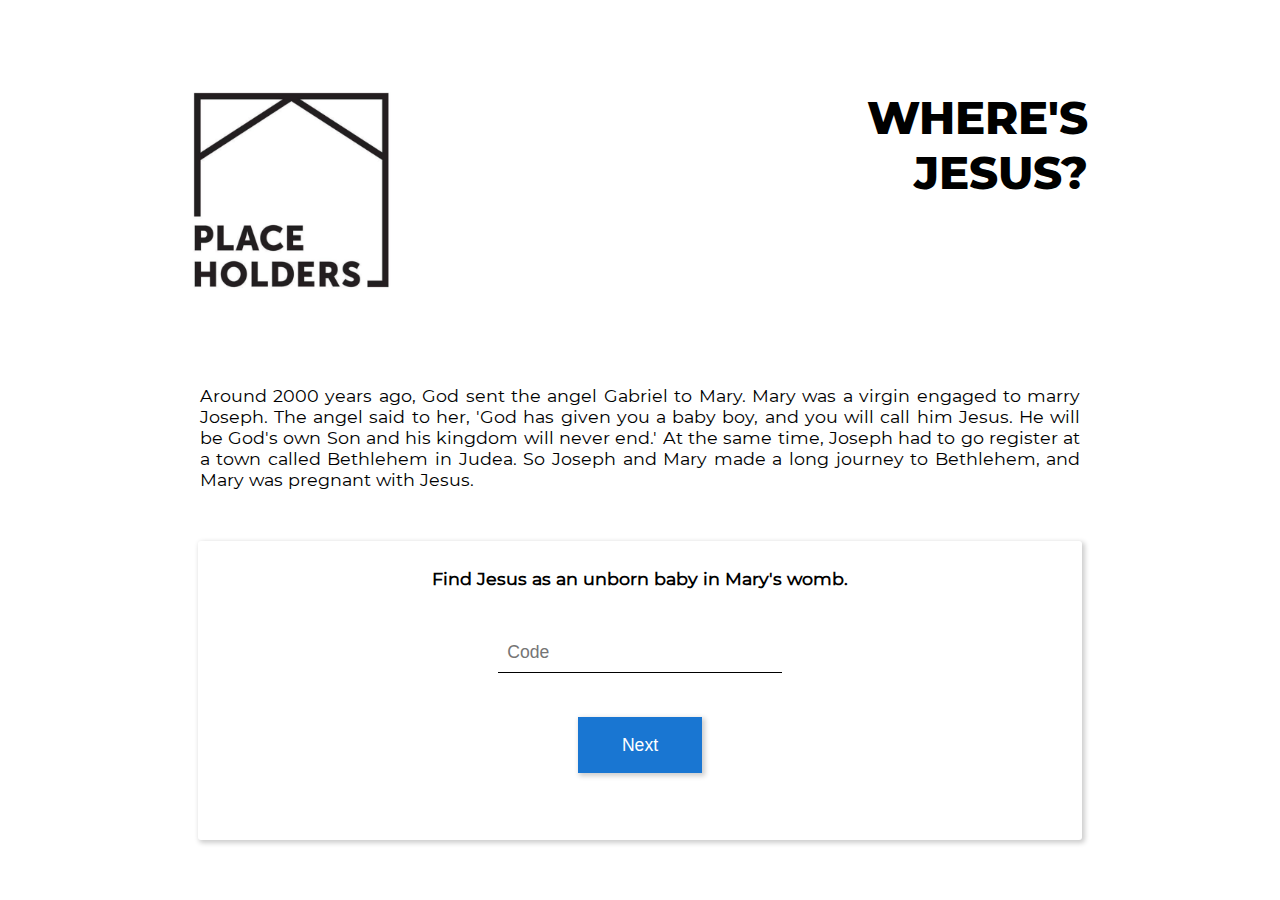
==== index.html @ d75ef5a0 "placeholders" ====
<!DOCTYPE html>
<html lang="EN">

<head>
    <meta charset="utf-8">
    <title>Where's Jesus</title>
    <!-- viewport-->
    <meta name="viewport" content="width=device-width">
    <!-- stylesheet -->
    <link rel="stylesheet" href="main.css">
    <!-- website icon -->
    <link rel="icon" href="icon.ico" type="image/ico" sizes="16x16">
    
</head>
<body>
    <section>
        <header>
            <a href="index.html"><img class="logo" src="logo.png"></a>
            <h2 class='title'>WHERE'S<br>JESUS?</h2>
        </header>
    </section>

    <section class="container">
        <p class="text">
            Around 2000 years ago, God sent the angel Gabriel to Mary. Mary was a virgin engaged to marry Joseph. The angel said to her, 'God has given you a baby boy, and you will call him Jesus. He will be God's own Son and his kingdom will never end.' At the same time, Joseph had to go register at a town called Bethlehem in Judea. So Joseph and Mary made a long journey to Bethlehem, and Mary was pregnant with Jesus.
        </p>

        <section class="userinput">
            <form onsubmit="return false;">
                <h2>
                    <strong>Find Jesus as an unborn baby in Mary's womb.</strong>
                </h2>
                <input type="number" name="q1ans" id="ans" placeholder="Code">
                <br> 
                <button type="button" onclick="myFunction()">Next </button>
                <p id="wrongtext"></p>
            </form>
        </section>
    </section>

    <script>
        function myFunction() {
            var x, text;
            var wrongArray = ["You did not find it, did you? Try again!", "Nice try but no. Try again!", "Seriously? Try again!", "Nah man. Try again!", "Hay bruh you're not doing this right. Try again!", "Dude you gotta look for the code. Try again!", "Not so easy, huh? Try again!"];
            
            x = document.getElementById("ans").value;
            
            if (x == 789) {
                window.location.href = "pagetwo.html";
                text = " ";
            } else if (x == "") {
                text = "Hey please enter an answer!"
                window.alert(text);    
            } else {
                text = wrongArray[Math.floor(Math.random()*wrongArray.length)];
                window.alert(text);    
            } /*document.getElementById("wrongtext").innerHTML = text;*/
        }

    </script>
</body>
---- main.css ----
article,
aside,
div,
footer,
header,
h1,
h2,
h3,
h4,
h5,
h6,
p,
nav,
body,
head,
img,
section,
figure,
a,
li,
ul {
    margin: 0;
    padding: 0;
    border: 0;
}


/* import font */

@font-face {
    font-family: "Montserrat-ExtraBold";  
    src: url("fonts/Montserrat-ExtraBold.ttf");
}

@font-face {
    font-family: "Montserrat-Regular";  
    src: url("fonts/Montserrat-Regular.ttf");
}

@font-face {
    font-family: "Montserrat-Medium";  
    src: url("fonts/Montserrat-Medium.ttf");
}

header {
    font-family: "Montserrat-ExtraBold";
    font-size: 45px;
    padding-left: 5%;
    padding-top: 5%;
    padding-right: 5%;
}

.title {
    float: right;
    width: 50%;
    font-size: 70%;
    text-align: right;
    padding-top: 10%
}

.logo {
    width: 125px;
}

body {
    font-family: "Montserrat-Regular";
}

.text {
    margin-left: 5%;
    margin-right: 5%;
    margin-bottom: 3%;
    padding: 2%;
    text-align: justify;
    font-size: 100%;
}

form {
    margin: auto;
    box-sizing: border-box;
    width: 90%;
    box-shadow: 2px 2px 5px 1px rgba(0,0,0,0.2);
    padding-bottom: 40px;border-radius: 3px;
    h1 {
        box-sizing: border-box;
        padding: 20px;
     }
}

.userinput {
    margin-left: 5%;
    margin-right: 5%;
    margin: 2%;
    text-align: center;
}


.userinput h2 {
    font-family: "Montserrat-Regular";
    margin-left: 3%;
    margin-right: 3%;
    padding-top: 3%;
    font-size: 100%;
    text-align: justify;
    -moz-text-align-last: center;
    text-align-last: center;
}

.userinput input {
    margin-top: 5%;
    border: none;
    border-bottom: 1px solid black;
    padding: 2%;
}

.userinput input:focus {
    outline: none;
}

.userinput button {
    margin-top: 5%;
    margin-bottom: -10%;
    background-color: #1976D2;
    border: none;
    color: #FFFFFF;
    padding-top: 5%;
    padding-bottom: 5%;
    padding-left: 10%;
    padding-right: 10%;
    text-align: center;
    text-decoration: none;
    display: inline-block;
    font-size: 100%;
    box-shadow: 2px 2px 5px 1px rgba(0,0,0,0.2);
}

#q5, #q2 {
    text-align: center;
}

@media only screen and (min-width: 700px) {
    header {
    padding-left: 10%;
    padding-top: 5%;
    padding-right: 10%;
    }

    .title {
        float: right;
        width: 50%;
        font-size: 100%;
        text-align: right;
        padding: 0;
    }   
    
    .logo {
        width: 25%;
    }
    
    body {
        font-size: 100%;
    }
    
    .container {
        width: 90%;
        margin: 0 auto;
        margin-top: 2%;
    }
    
    .userinput h2 {
        font-size: 100%;
        text-align: justify;
        -moz-text-align-last: center;
        text-align-last: center;
    }
    
    .userinput input {
        width: 25%;
        font-size: 100%;
    }
    
    .userinput button {
        padding-left: 4%;
        padding-right: 4%;
        padding-top: 2%;
        padding-bottom: 2%;
        margin-bottom: 3%;
    }
}

@media only screen and (min-width: 1200px) {
    header {
    padding-left: 15%;
    padding-top: 7%;
    padding-right: 15%;
    }

    .title {
        float: right;
        width: 50%;
        font-size: 100%;
        text-align: right;
        padding: 0;
    }   
    
    .logo {
        width: 200px;
    }
    
    body {
        font-size: 110%;
    }
    
    .container {
        width: 80%;
        margin: 0 auto;
        margin-top: 5%;
    }
    
    .userinput h2 {
        text-align: justify;
        -moz-text-align-last: center;
        text-align-last: center;
        font-size: 100%;
    }
    
    .userinput input {
        width: 30%;
        padding: 1%;
        font-size: 100%;
    }
    
    .userinput button {
        padding-left: 5%;
        padding-right: 5%;
        padding-top: 2%;
        padding-bottom: 2%;
        margin-bottom: 3%;
    }   
}
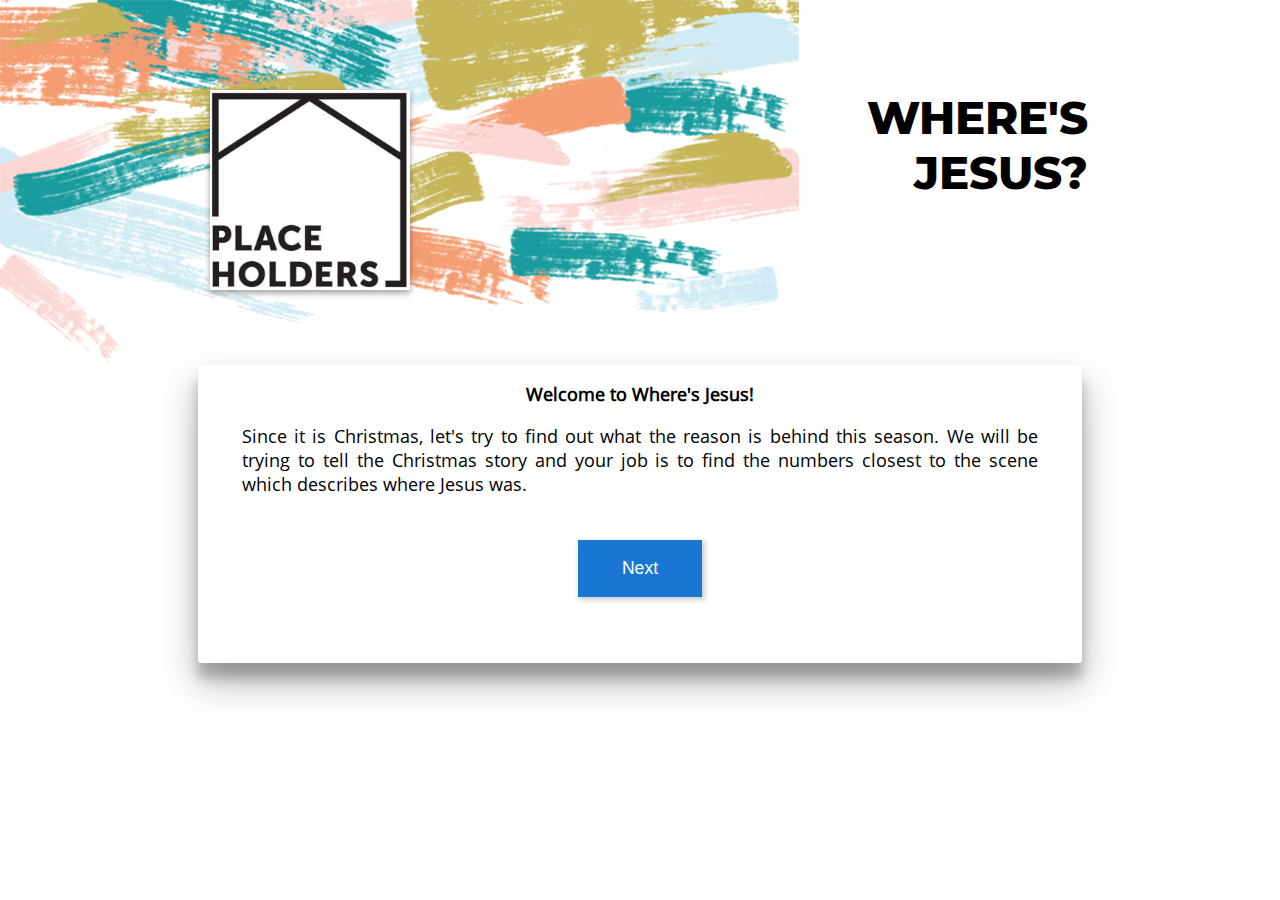
==== commit a7adc452: "placeholders almost final" ====
--- a/index.html
+++ b/index.html
@@ -21,41 +21,21 @@
     </section>
 
     <section class="container">
-        <p class="text">
-            Around 2000 years ago, God sent the angel Gabriel to Mary. Mary was a virgin engaged to marry Joseph. The angel said to her, 'God has given you a baby boy, and you will call him Jesus. He will be God's own Son and his kingdom will never end.' At the same time, Joseph had to go register at a town called Bethlehem in Judea. So Joseph and Mary made a long journey to Bethlehem, and Mary was pregnant with Jesus.
-        </p>
-
         <section class="userinput">
             <form onsubmit="return false;">
-                <h2>
-                    <strong>Find Jesus as an unborn baby in Mary's womb.</strong>
+                <h2 class="introheader">
+                    Welcome to Where's Jesus!
                 </h2>
-                <input type="number" name="q1ans" id="ans" placeholder="Code">
-                <br> 
-                <button type="button" onclick="myFunction()">Next </button>
-                <p id="wrongtext"></p>
+                <p class="introtext">
+                    Since it is Christmas, let's try to find out what the reason is behind this season. We will be trying to tell the Christmas story and your job is to find the numbers closest to the scene which describes where Jesus was.
+                </p>
+                <button type="button" onclick="startGame()">Next</button>
             </form>
         </section>
     </section>
-
     <script>
-        function myFunction() {
-            var x, text;
-            var wrongArray = ["You did not find it, did you? Try again!", "Nice try but no. Try again!", "Seriously? Try again!", "Nah man. Try again!", "Hay bruh you're not doing this right. Try again!", "Dude you gotta look for the code. Try again!", "Not so easy, huh? Try again!"];
-            
-            x = document.getElementById("ans").value;
-            
-            if (x == 789) {
-                window.location.href = "pagetwo.html";
-                text = " ";
-            } else if (x == "") {
-                text = "Hey please enter an answer!"
-                window.alert(text);    
-            } else {
-                text = wrongArray[Math.floor(Math.random()*wrongArray.length)];
-                window.alert(text);    
-            } /*document.getElementById("wrongtext").innerHTML = text;*/
+        function startGame() {
+            window.location.href = "pageone.html";
         }
-
     </script>
 </body>
--- a/main.css
+++ b/main.css
@@ -33,13 +33,8 @@
 }
 
 @font-face {
-    font-family: "Montserrat-Regular";  
-    src: url("fonts/Montserrat-Regular.ttf");
-}
-
-@font-face {
-    font-family: "Montserrat-Medium";  
-    src: url("fonts/Montserrat-Medium.ttf");
+    font-family: "OpenSans-Regular";  
+    src: url("fonts/OpenSans-Regular.ttf");
 }
 
 header {
@@ -47,7 +42,7 @@
     font-size: 45px;
     padding-left: 5%;
     padding-top: 5%;
-    padding-right: 5%;
+    padding-right: 5%; 
 }
 
 .title {
@@ -55,15 +50,20 @@
     width: 50%;
     font-size: 70%;
     text-align: right;
-    padding-top: 10%
+    padding-top: 10%;
+    text-shadow: 0 3px 6px rgba(255,255,255,0.25), 0 3px 6px rgba(255,255,255,0.25);
 }
 
 .logo {
     width: 125px;
+    box-shadow: 0 3px 6px rgba(0,0,0,0.16), 0 3px 6px rgba(0,0,0,0.23);
+    margin-left: 2%;
 }
 
 body {
-    font-family: "Montserrat-Regular";
+    font-family: "OpenSans-Regular";
+    background-image: url(back.png);
+    background-repeat: no-repeat;
 }
 
 .text {
@@ -72,14 +72,26 @@
     margin-bottom: 3%;
     padding: 2%;
     text-align: justify;
-    font-size: 100%;
+    font-size: 100%;    
+}
+
+.introheader {
+    padding-bottom: 2%;
+}
+
+.introtext {
+    margin-left: 5%;
+    margin-right: 5%;
+    text-align: justify;
+    
 }
 
 form {
+    background: white;
     margin: auto;
     box-sizing: border-box;
     width: 90%;
-    box-shadow: 2px 2px 5px 1px rgba(0,0,0,0.2);
+    box-shadow: 0 19px 38px rgba(0,0,0,0.30), 0 15px 12px rgba(0,0,0,0.22);
     padding-bottom: 40px;border-radius: 3px;
     h1 {
         box-sizing: border-box;
@@ -96,14 +108,15 @@
 
 
 .userinput h2 {
-    font-family: "Montserrat-Regular";
-    margin-left: 3%;
-    margin-right: 3%;
+    font-family: "OpenSans-Regular";
+    margin-left: 5%;
+    margin-right: 5%;
     padding-top: 3%;
     font-size: 100%;
     text-align: justify;
     -moz-text-align-last: center;
     text-align-last: center;
+    padding: 2%;
 }
 
 .userinput input {
